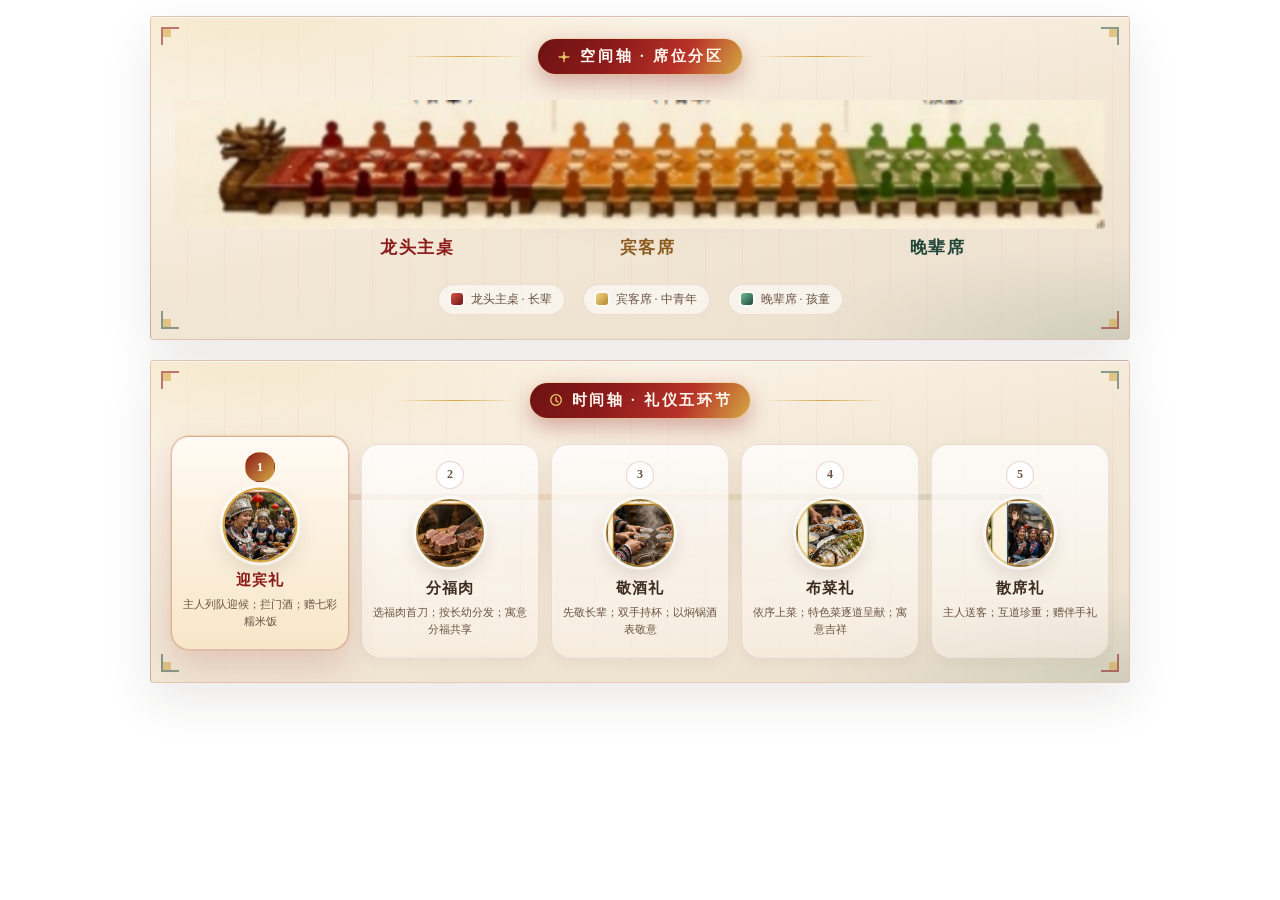
==== 长街宴礼仪时空双轴图.html @ 2057c0cf "初始提交：哈尼长街宴数据新闻网站 包含主页面、嵌入图表子页、样式脚本及图片视频素材；视频文件通过 Git LFS 管理。  Co-authored-by: Cursor <cursoragent@cu" ====
<!DOCTYPE html>
<html lang="zh-CN">
<head>
  <meta charset="UTF-8">
  <meta name="viewport" content="width=device-width, initial-scale=1.0">
  <title>长街宴礼仪流程·时空双轴图</title>
  <style>
    :root {
      --ink: #3d2b1f;
      --muted: #6b5344;
      --red: #8b1a1a;
      --red-bright: #b83228;
      --gold: #d4a843;
      --gold-light: #e8c96a;
      --jade: #2f5a4a;
      --jade-bright: #3f7a64;
      --cream: #fff8ef;
      --paper: #f5efe6;
    }

    * { box-sizing: border-box; margin: 0; padding: 0; }

    body {
      padding: 16px 12px 24px;
      background: transparent;
      color: var(--ink);
      font-family: 'Noto Serif SC', 'Songti SC', 'SimSun', serif;
      -webkit-font-smoothing: antialiased;
    }

    .stage {
      max-width: 980px;
      margin: 0 auto;
      display: grid;
      gap: 20px;
    }

    .card {
      position: relative;
      padding: 22px 20px 24px;
      border-radius: 4px;
      background:
        radial-gradient(ellipse 90% 70% at 8% 0%, rgba(212, 168, 67, 0.2), transparent 50%),
        radial-gradient(ellipse 70% 60% at 100% 100%, rgba(47, 90, 74, 0.14), transparent 48%),
        radial-gradient(ellipse 50% 40% at 50% 50%, rgba(139, 26, 26, 0.06), transparent 60%),
        linear-gradient(168deg, #fffaf2 0%, #f3e8d6 48%, #ebe0ce 100%);
      border: 1.5px solid rgba(139, 26, 26, 0.18);
      box-shadow:
        0 1px 0 rgba(255, 255, 255, 0.65) inset,
        0 18px 48px rgba(61, 43, 31, 0.1);
      overflow: hidden;
    }

    .card::before,
    .card::after {
      content: '';
      position: absolute;
      width: 48px;
      height: 48px;
      pointer-events: none;
      opacity: 0.55;
      background:
        linear-gradient(var(--red), var(--red)) top left / 18px 2px no-repeat,
        linear-gradient(var(--red), var(--red)) top left / 2px 18px no-repeat,
        linear-gradient(var(--gold), var(--gold)) top left / 10px 10px no-repeat;
    }
    .card::before { top: 10px; left: 10px; }
    .card::after {
      right: 10px; bottom: 10px;
      transform: rotate(180deg);
    }

    .corner-tr, .corner-bl {
      position: absolute;
      width: 48px;
      height: 48px;
      opacity: 0.55;
      pointer-events: none;
      background:
        linear-gradient(var(--jade), var(--jade)) top right / 18px 2px no-repeat,
        linear-gradient(var(--jade), var(--jade)) top right / 2px 18px no-repeat,
        linear-gradient(var(--gold), var(--gold)) top right / 10px 10px no-repeat;
    }
    .corner-tr { top: 10px; right: 10px; }
    .corner-bl { left: 10px; bottom: 10px; transform: rotate(180deg); }

    .card-ornament {
      position: absolute;
      inset: 0;
      pointer-events: none;
      background:
        repeating-linear-gradient(
          90deg,
          transparent 0 36px,
          rgba(139, 26, 26, 0.03) 36px 37px
        );
      mask-image: linear-gradient(180deg, transparent, #000 18%, #000 82%, transparent);
    }

    .head {
      position: relative;
      display: flex;
      align-items: center;
      justify-content: center;
      gap: 14px;
      margin-bottom: 18px;
    }

    .head__line {
      flex: 1;
      height: 1px;
      max-width: 120px;
      background: linear-gradient(90deg, transparent, var(--gold), transparent);
    }

    .head__badge {
      display: inline-flex;
      align-items: center;
      gap: 8px;
      padding: 8px 18px;
      border-radius: 999px;
      color: #fffaf2;
      font-size: 15px;
      font-weight: 700;
      letter-spacing: 0.18em;
      background:
        linear-gradient(120deg, #6e1212 0%, #8b1a1a 35%, #b83228 70%, #d4a843 100%);
      box-shadow:
        0 0 0 1px rgba(232, 201, 106, 0.35),
        0 8px 22px rgba(139, 26, 26, 0.35);
    }

    .head__badge svg {
      width: 16px;
      height: 16px;
      flex-shrink: 0;
    }

    /* ===== 空间轴 ===== */
    .banquet {
      position: relative;
      padding: 8px 4px 4px;
    }

    .banquet-svg {
      width: 100%;
      height: auto;
      display: block;
      overflow: visible;
    }

    .zone {
      cursor: pointer;
    }
    .zone .zone-overlay {
      fill: transparent;
      stroke: transparent;
      stroke-width: 2;
      transition: fill 0.35s ease, stroke 0.35s ease, opacity 0.35s ease;
    }
    .zone.is-dim .zone-overlay {
      fill: rgba(245, 239, 230, 0.52);
      opacity: 1;
    }
    .zone.is-active .zone-overlay {
      fill: rgba(255, 215, 0, 0.16);
      stroke: rgba(212, 168, 67, 0.85);
      opacity: 1;
    }

    .zone-label {
      font-family: 'Noto Serif SC', serif;
      font-size: 11px;
      font-weight: 700;
      letter-spacing: 0.1em;
      pointer-events: none;
    }

    .legend-row {
      display: flex;
      flex-wrap: wrap;
      justify-content: center;
      gap: 10px 18px;
      margin-top: 14px;
      position: relative;
      z-index: 1;
    }

    .legend-pill {
      display: inline-flex;
      align-items: center;
      gap: 8px;
      padding: 6px 12px;
      border-radius: 999px;
      font-size: 12px;
      color: var(--muted);
      background: rgba(255, 255, 255, 0.55);
      border: 1px solid rgba(139, 26, 26, 0.1);
    }

    .legend-pill b {
      width: 12px;
      height: 12px;
      border-radius: 3px;
      display: inline-block;
      box-shadow: 0 0 0 2px rgba(255,255,255,0.6);
    }

    /* ===== 时间轴 ===== */
    .timeline {
      position: relative;
      display: grid;
      grid-template-columns: repeat(5, 1fr);
      gap: 12px;
      padding-top: 8px;
    }

    .rail {
      position: absolute;
      top: 58px;
      left: 7%;
      right: 7%;
      height: 6px;
      border-radius: 999px;
      background: linear-gradient(90deg,
        rgba(139, 26, 26, 0.12),
        rgba(212, 168, 67, 0.18),
        rgba(47, 90, 74, 0.14));
      z-index: 0;
      overflow: hidden;
    }

    .rail__fill {
      height: 100%;
      width: 0;
      border-radius: inherit;
      background: linear-gradient(90deg, #8b1a1a, #d4a843, #2f5a4a);
      box-shadow: 0 0 16px rgba(212, 168, 67, 0.65);
      transition: width 0.8s cubic-bezier(0.22, 1, 0.36, 1);
      position: relative;
    }

    .rail__fill::after {
      content: '';
      position: absolute;
      right: -2px;
      top: 50%;
      width: 12px;
      height: 12px;
      border-radius: 50%;
      transform: translateY(-50%);
      background: radial-gradient(circle at 35% 35%, #fff, var(--gold-light) 45%, var(--red));
      box-shadow: 0 0 12px rgba(212, 168, 67, 0.8);
    }

    .step {
      position: relative;
      z-index: 2;
      border: none;
      background:
        linear-gradient(180deg, rgba(255,255,255,0.78), rgba(255,248,239,0.42));
      padding: 16px 10px 18px;
      border-radius: 18px;
      cursor: pointer;
      text-align: center;
      font-family: inherit;
      color: inherit;
      border: 1px solid rgba(139, 26, 26, 0.1);
      box-shadow: 0 4px 14px rgba(61, 43, 31, 0.05);
      transition: transform 0.4s cubic-bezier(0.22,1,0.36,1), box-shadow 0.4s, border-color 0.4s, background 0.4s;
    }

    .step:hover { transform: translateY(-4px); border-color: rgba(212, 168, 67, 0.4); }

    .step__num {
      width: 28px;
      height: 28px;
      margin: 0 auto 10px;
      border-radius: 50%;
      display: grid;
      place-items: center;
      font-size: 12px;
      font-weight: 700;
      color: var(--muted);
      background: #fff;
      border: 1.5px solid rgba(139, 26, 26, 0.18);
      transition: 0.35s ease;
    }

    .step__icon-wrap {
      width: 64px;
      height: 64px;
      margin: 0 auto 12px;
      border-radius: 20px;
      display: grid;
      place-items: center;
      position: relative;
      background: linear-gradient(145deg, #fff, #f0e2cc);
      border: 1.5px solid rgba(212, 168, 67, 0.35);
      box-shadow:
        inset 0 1px 0 rgba(255,255,255,0.9),
        0 8px 18px rgba(61, 43, 31, 0.08);
      transition: 0.4s ease;
    }

    
    .step__photo {
      width: 68px;
      height: 68px;
      margin: 0 auto 12px;
      border-radius: 50%;
      overflow: hidden;
      border: 2.5px solid rgba(212, 168, 67, 0.55);
      box-shadow:
        0 0 0 3px rgba(255,255,255,0.65),
        0 8px 18px rgba(61, 43, 31, 0.14);
      background: #3d2b1f center/cover no-repeat;
      transition: 0.4s ease;
    }
    .step.is-active .step__photo {
      transform: scale(1.1);
      border-color: #d4a843;
      animation: iconAura 1.8s ease-in-out infinite;
    }

    .step__icon-wrap svg {
      width: 34px;
      height: 34px;
    }

    .step__title {
      font-size: 15px;
      font-weight: 700;
      letter-spacing: 0.08em;
      margin-bottom: 6px;
      color: var(--ink);
    }

    .step__desc {
      font-size: 11px;
      line-height: 1.55;
      color: var(--muted);
      min-height: 3.2em;
    }

    .step.is-active {
      transform: translateY(-8px);
      background: linear-gradient(180deg, #fffaf3, #f8e6c8);
      border-color: rgba(139, 26, 26, 0.28);
      box-shadow:
        0 16px 36px rgba(139, 26, 26, 0.16),
        0 0 0 1px rgba(212, 168, 67, 0.25);
    }

    .step.is-active .step__num {
      color: #fff;
      background: linear-gradient(135deg, #8b1a1a, #d4a843);
      border-color: transparent;
      transform: scale(1.08);
    }

    .step.is-active .step__icon-wrap {
      transform: scale(1.08);
      animation: iconAura 1.8s ease-in-out infinite;
    }

    .step.is-active .step__title { color: var(--red); }

    .step[data-tone="gold"] .step__icon-wrap { background: linear-gradient(145deg, #fff3d4, #e8c96a); }
    .step[data-tone="red"] .step__icon-wrap { background: linear-gradient(145deg, #ffd8d0, #d46a5a); }
    .step[data-tone="blue"] .step__icon-wrap { background: linear-gradient(145deg, #dce8ff, #7a98c8); }
    .step[data-tone="jade"] .step__icon-wrap { background: linear-gradient(145deg, #d5f0e4, #5aa888); }
    .step[data-tone="plum"] .step__icon-wrap { background: linear-gradient(145deg, #f5dceb, #c48ab0); }

    @keyframes iconAura {
      0%, 100% { box-shadow: 0 0 0 0 rgba(212, 168, 67, 0.45), 0 8px 18px rgba(61,43,31,0.08); }
      50% { box-shadow: 0 0 0 12px rgba(212, 168, 67, 0), 0 12px 24px rgba(139,26,26,0.15); }
    }

    .tooltip {
      position: fixed;
      z-index: 99;
      max-width: 260px;
      padding: 14px 16px;
      background: linear-gradient(160deg, #fffaf3, #f3e2c8);
      border-radius: 14px;
      border: 1px solid rgba(139, 26, 26, 0.2);
      box-shadow: 0 16px 40px rgba(61, 43, 31, 0.18);
      font-size: 13px;
      line-height: 1.55;
      pointer-events: none;
      opacity: 0;
      transform: translateY(8px) scale(0.96);
      transition: 0.25s ease;
    }
    .tooltip.is-visible { opacity: 1; transform: none; }
    .tooltip strong {
      display: block;
      margin-bottom: 4px;
      color: var(--red);
      letter-spacing: 0.06em;
    }

    @media (max-width: 720px) {
      .timeline { grid-template-columns: 1fr; gap: 12px; }
      .rail { display: none; }
      .step {
        display: grid;
        grid-template-columns: 64px 1fr;
        gap: 6px 14px;
        text-align: left;
        align-items: center;
      }
      .step__num { grid-row: 1 / span 2; margin: 0; align-self: start; }
      .step__icon-wrap { grid-column: 1; grid-row: 1 / span 2; margin: 0; width: 56px; height: 56px; }
      .step__num { display: none; }
    }
  </style>
</head>
<body>
  <div class="stage">
    <!-- 空间轴 -->
    <section class="card" aria-label="空间轴·席位分区">
      <span class="corner-tr"></span>
      <span class="corner-bl"></span>
      <div class="card-ornament"></div>
      <div class="head">
        <span class="head__line"></span>
        <span class="head__badge">
          <svg viewBox="0 0 24 24" fill="none"><path d="M4 12h16M12 4v16" stroke="#e8c96a" stroke-width="2"/><circle cx="12" cy="12" r="3" fill="#e8c96a"/></svg>
          空间轴 · 席位分区
        </span>
        <span class="head__line"></span>
      </div>

      <div class="banquet">
        <svg class="banquet-svg" viewBox="0 0 606 108" role="img" aria-label="长街宴龙舟席位示意" xmlns="http://www.w3.org/2000/svg" xmlns:xlink="http://www.w3.org/1999/xlink">
          <image href="image/礼仪/dragon-boat-banquet.png" xlink:href="image/礼仪/dragon-boat-banquet.png" x="0" y="0" width="606" height="84" preserveAspectRatio="xMidYMid meet"/>

          <g class="zone" data-zone="red" data-tip="龙头主桌（红）|长辈居首，桌首设龙首木雕，象征尊长与福源">
            <rect class="zone-overlay" x="92" y="16" width="132" height="58" rx="4"/>
            <text class="zone-label" x="158" y="100" text-anchor="middle" fill="#8b1a1a">龙头主桌</text>
          </g>
          <g class="zone" data-zone="gold" data-tip="宾客席（金）|中青年宾客就座，宴席主体与交流核心">
            <rect class="zone-overlay" x="224" y="16" width="168" height="58" rx="4"/>
            <text class="zone-label" x="308" y="100" text-anchor="middle" fill="#8b5a1e">宾客席</text>
          </g>
          <g class="zone" data-zone="jade" data-tip="晚辈席（青）|孩童与晚辈就座，承接福气与传承">
            <rect class="zone-overlay" x="392" y="16" width="210" height="58" rx="4"/>
            <text class="zone-label" x="497" y="100" text-anchor="middle" fill="#1f4638">晚辈席</text>
          </g>
        </svg>
      </div>

      <div class="legend-row">
        <span class="legend-pill"><b style="background:linear-gradient(135deg,#d45a48,#6e1212)"></b>龙头主桌 · 长辈</span>
        <span class="legend-pill"><b style="background:linear-gradient(135deg,#f0d78a,#b8862a)"></b>宾客席 · 中青年</span>
        <span class="legend-pill"><b style="background:linear-gradient(135deg,#6fbf9a,#1f4638)"></b>晚辈席 · 孩童</span>
      </div>
    </section>

    <!-- 时间轴 -->
    <section class="card" aria-label="时间轴·礼仪五环节">
      <span class="corner-tr"></span>
      <span class="corner-bl"></span>
      <div class="card-ornament"></div>
      <div class="head">
        <span class="head__line"></span>
        <span class="head__badge">
          <svg viewBox="0 0 24 24" fill="none"><circle cx="12" cy="12" r="8" stroke="#e8c96a" stroke-width="2"/><path d="M12 8v5l3 2" stroke="#e8c96a" stroke-width="2" stroke-linecap="round"/></svg>
          时间轴 · 礼仪五环节
        </span>
        <span class="head__line"></span>
      </div>

      <div class="timeline" id="timeline">
        <div class="rail"><div class="rail__fill" id="rail-fill"></div></div>
      </div>
    </section>
  </div>

  <div class="tooltip" id="tooltip" role="tooltip" hidden></div>

  <script>
    var STEPS = [
      { title: '迎宾礼', photo: 'image/礼仪/welcome.jpg', tone: 'gold', desc: '主人列队迎候；拦门酒；赠七彩糯米饭' },
      { title: '分福肉', photo: 'image/礼仪/meat.png', tone: 'red', desc: '选福肉首刀；按长幼分发；寓意分福共享' },
      { title: '敬酒礼', photo: 'image/礼仪/wine.jpg', tone: 'blue', desc: '先敬长辈；双手持杯；以焖锅酒表敬意' },
      { title: '布菜礼', photo: 'image/礼仪/fish.jpg', tone: 'jade', desc: '依序上菜；特色菜逐道呈献；寓意吉祥' },
      { title: '散席礼', photo: 'image/礼仪/farewell.jpg', tone: 'plum', desc: '主人送客；互道珍重；赠伴手礼' }
    ];

    var timeline = document.getElementById('timeline');
    var railFill = document.getElementById('rail-fill');
    var tooltip = document.getElementById('tooltip');
    var activeStep = 0;
    var autoTimer;

    STEPS.forEach(function (step, index) {
      var btn = document.createElement('button');
      btn.type = 'button';
      btn.className = 'step' + (index === 0 ? ' is-active' : '');
      btn.dataset.index = index;
      btn.dataset.tone = step.tone;
      btn.innerHTML =
        '<div class="step__num">' + (index + 1) + '</div>' +
        '<div class="step__photo" style="background-image:url(\'' + step.photo + '\')"></div>' +
        '<div class="step__title">' + step.title + '</div>' +
        '<div class="step__desc">' + step.desc + '</div>';
      btn.addEventListener('click', function () { setStep(index, true); });
      timeline.appendChild(btn);
    });

    function setStep(index, pauseAuto) {
      activeStep = index;
      timeline.querySelectorAll('.step').forEach(function (el, i) {
        el.classList.toggle('is-active', i === index);
      });
      railFill.style.width = (index / (STEPS.length - 1) * 100) + '%';
      if (pauseAuto) resetAuto();
    }

    function resetAuto() {
      clearInterval(autoTimer);
      autoTimer = setInterval(function () {
        setStep((activeStep + 1) % STEPS.length, false);
      }, 2800);
    }

    function showTip(html, x, y) {
      tooltip.innerHTML = html;
      tooltip.hidden = false;
      tooltip.classList.add('is-visible');
      var rect = tooltip.getBoundingClientRect();
      tooltip.style.left = Math.min(x + 14, window.innerWidth - rect.width - 12) + 'px';
      tooltip.style.top = Math.max(y - rect.height - 14, 8) + 'px';
    }

    function hideTip() {
      tooltip.classList.remove('is-visible');
      tooltip.hidden = true;
    }

    document.querySelectorAll('.zone').forEach(function (zone) {
      zone.addEventListener('mouseenter', function (e) {
        document.querySelectorAll('.zone').forEach(function (z) {
          z.classList.toggle('is-dim', z !== zone);
          z.classList.toggle('is-active', z === zone);
        });
        var parts = (zone.dataset.tip || '').split('|');
        showTip('<strong>' + parts[0] + '</strong>' + (parts[1] || ''), e.clientX, e.clientY);
      });
      zone.addEventListener('mousemove', function (e) {
        if (!tooltip.hidden) showTip(tooltip.innerHTML, e.clientX, e.clientY);
      });
      zone.addEventListener('mouseleave', function () {
        document.querySelectorAll('.zone').forEach(function (z) {
          z.classList.remove('is-dim', 'is-active');
        });
        hideTip();
      });
    });

    setStep(0, false);
    resetAuto();
  </script>
  <script src="js/embed-child.js"></script>
</body>
</html>
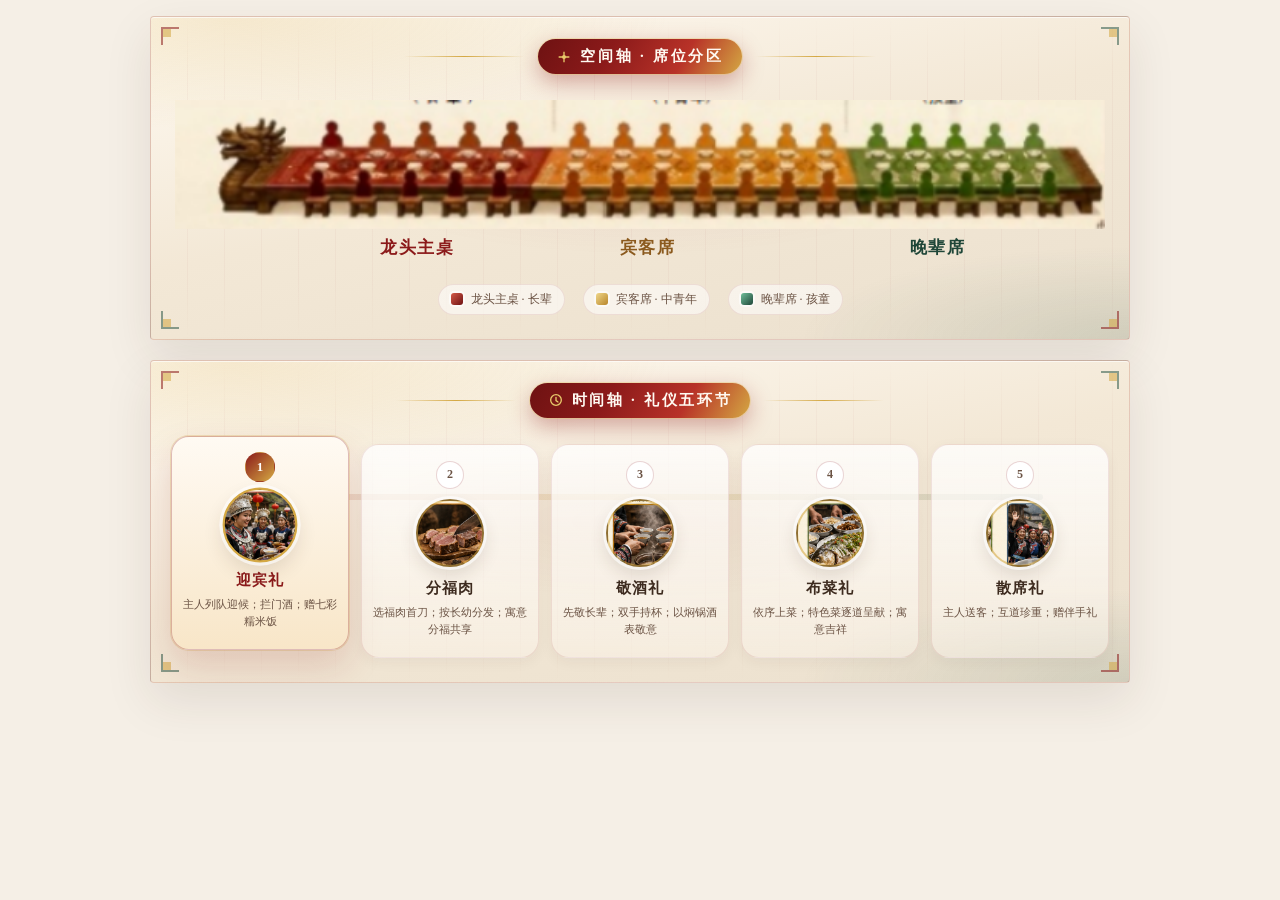
==== commit f90838d9: "精简项目结构并修复大文件上传配置 合并 CSS/JS/HTML，文件数降至 99；视频通过 Git LFS 管理，需用 git push 而非网页上传。  Co-authored-by: Cursor" ====
--- a/长街宴礼仪时空双轴图.html
+++ b/长街宴礼仪时空双轴图.html
@@ -17,6 +17,8 @@
       --cream: #fff8ef;
       --paper: #f5efe6;
     }
+
+    html, body { background-color: #f5efe6 !important; }
 
     * { box-sizing: border-box; margin: 0; padding: 0; }
 
